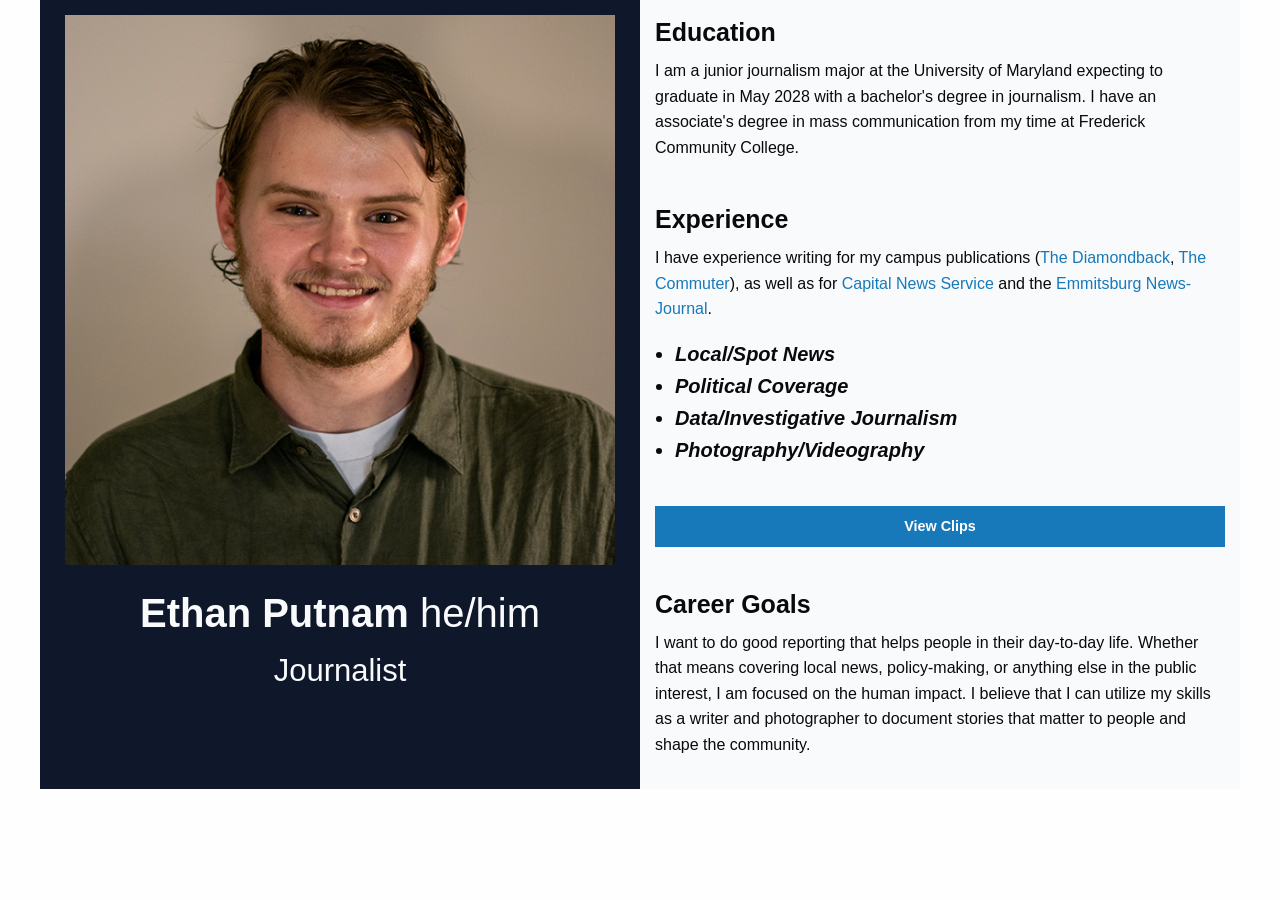
==== portfolio/index.html @ cb186b98 "Add files via upload" ====
<!doctype html>
<html class="no-js" lang="en" dir="ltr">
<head>

<!-- ORIGINAL META TAGS -->
<meta charset="utf-8">
<meta http-equiv="x-ua-compatible" content="ie=edge">
<meta name="viewport" content="width=device-width, initial-scale=1.0">

<!-- Primary Meta Tags -->
<title>Ethan Putnam -- Portfolio Website</title>
<meta name="title" content="Ethan Putnam -- Portfolio Website" />
<meta name="description" content="" />

<!-- Open Graph / Facebook -->
<meta property="og:type" content="website" />
<meta property="og:url" content="https://metatags.io/" />
<meta property="og:title" content="Ethan Putnam -- Portfolio Website" />
<meta property="og:description" content="" />
<meta property="og:image" content="https://metatags.io/images/meta-tags.png" />

<!-- X (Twitter) -->
<meta property="twitter:card" content="summary_large_image" />
<meta property="twitter:url" content="https://metatags.io/" />
<meta property="twitter:title" content="Ethan Putnam -- Portfolio Website" />
<meta property="twitter:description" content="" />
<meta property="twitter:image" content="https://metatags.io/images/meta-tags.png" />

<!-- Meta Tags Generated with https://metatags.io -->
<title>Ethan Putnam -- Professional Portfolio</title>
<link rel="stylesheet" href="css/foundation.css">
<link rel="stylesheet" href="css/app.css">

<!-- INSERT FONT -->
<link rel="preconnect" href="https://fonts.googleapis.com">
<link rel="preconnect" href="https://fonts.gstatic.com" crossorigin>
<link href="https://fonts.googleapis.com/css2?family=Noto+Sans+Linear+A&display=swap" rel="stylesheet">


</head>
<body>

<div class="grid-container">
<div class="grid-x grid-padding-x grid-padding-y">


<!-- NAME/HEADSHOT -->

<div class="large-6 medium-6 small-12 cell pageHeader">

<img src="images/headshot.jpg" width="550" alt="Headshot" title="Headshot">

<h2 style="margin-top: 20px;"><strong>Ethan Putnam</strong> he/him</h2>
<h3>Journalist</h3>
</div>

<!-- ABOUT -->

<div class="large-6 medium-6 small-12 cell oneBox">

<h4><strong>Education</strong></h4>
<p>I am a junior journalism major at the University of Maryland expecting to graduate in May 2028 with a bachelor's degree in journalism. I have an associate's degree in mass communication from my time at Frederick Community College.
<br><br> 
<h4><strong>Experience</strong></h4>
<p>I have experience writing for my campus publications (<a href="https://dbknews.com/" target="_blank">The Diamondback</a>, <a href="https://thecommuter.org/" target="_blank">The Commuter</a>), as well as for <a href="https://cnsmaryland.org/" target="_blank">Capital News Service</a> and the <a href="https://www.emmitsburg.com/" target="_blank">Emmitsburg News-Journal</a>.
<br>
<h5>
<ul>
  <li><strong><em>Local/Spot News</strong></em></li>
  <li><em><strong>Political Coverage</strong></em></li>
  <li><em><strong>Data/Investigative Journalism</em></strong></li>
  <li><em><strong>Photography/Videography</strong></em></li>
</ul>
</h5><br>

<!-- CLIPS PAGE LINK -->
<a class="button expanded" href="index2.html"><strong>View Clips</strong></a>

<br>
<h4><strong>Career Goals</strong></h4>
<p>I want to do good reporting that helps people in their day-to-day life. Whether that means covering local news, policy-making, or anything else in the public interest, I am focused on the human impact. I believe that I can utilize my skills as a writer and photographer to document stories that matter to people and shape the community.

<br> 
</p>
</div>





<script src="js/vendor/jquery.js"></script>
<script src="js/vendor/what-input.js"></script>
<script src="js/vendor/foundation.js"></script>
<script src="js/app.js"></script>
</body>
</html>
---- portfolio/css/app.css ----
.pageHeader {background-color: #0F172A; color: #F8FAFC;font-family: "Noto Sans Linear A", sans-serif;
  font-weight: 400;
  font-style: normal; text-align:center;}

.pageHeadertwo {background-color: #F8FAFC; font-family: "Noto Sans Linear A", sans-serif;
  font-weight: 400;
  font-style: normal; text-align:center;}

.oneBox {background-color: #F8FAFC; font-family: "IBM Plex Sans", sans-serif;
  font-optical-sizing: auto;
  font-weight: <weight>;
  font-style: normal;
  font-variation-settings:
    "wdth" 100;}

.twoBox {background-color: #0F172A; color: #F8FAFC; font-family: "IBM Plex Sans", sans-serif;
  font-optical-sizing: auto;
  font-weight: <weight>;
  font-style: normal;
  font-variation-settings:
    "wdth" 100;}

.threeBox {background-color: #F8FAFC; font-family: "IBM Plex Sans", sans-serif;
  font-optical-sizing: auto;
  font-weight: <weight>;
  font-style: normal;
  font-variation-settings:
    "wdth" 100;}
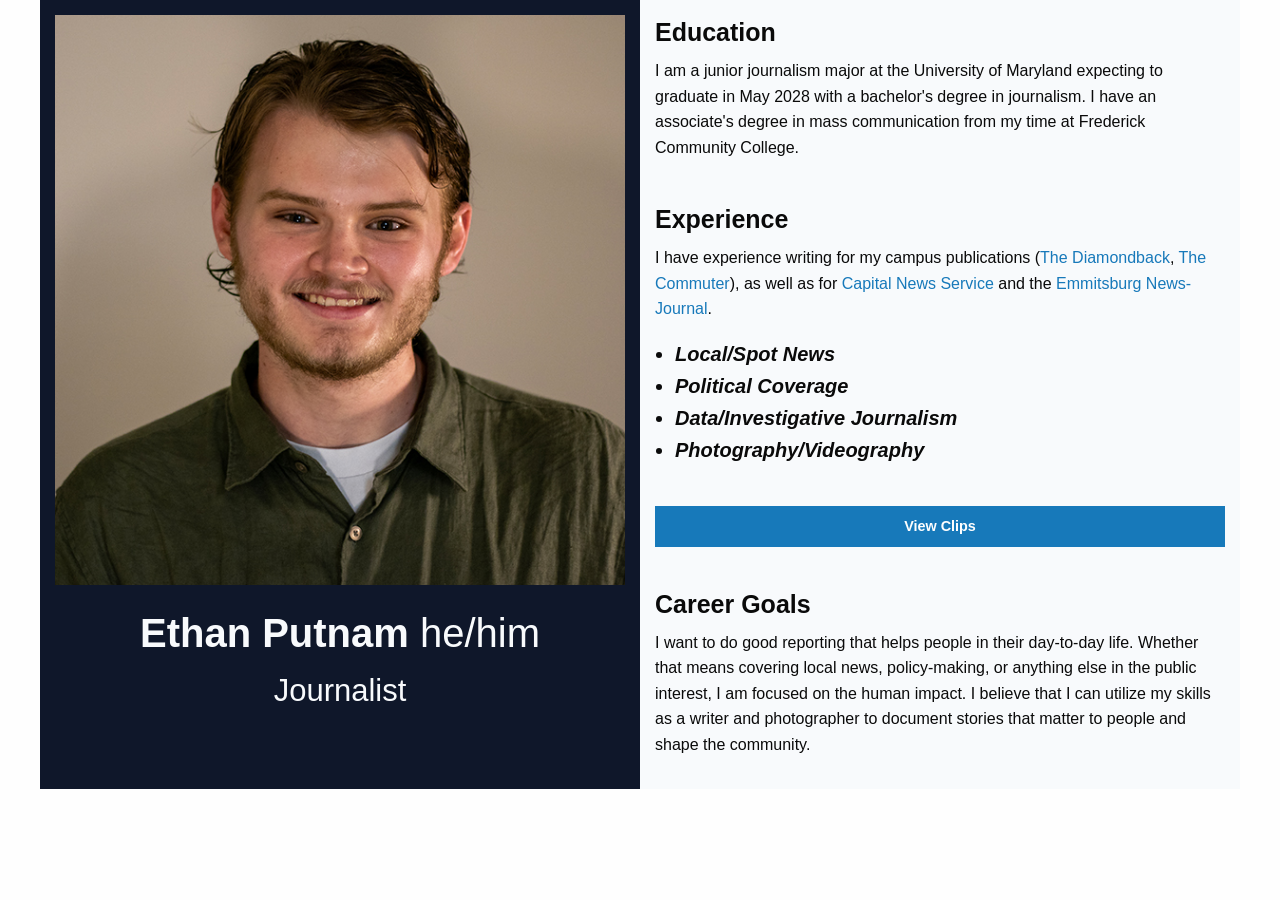
==== commit 6b5e76ff: "Add files via upload" ====
--- a/portfolio/index.html
+++ b/portfolio/index.html
@@ -28,6 +28,7 @@
 <meta property="twitter:image" content="https://metatags.io/images/meta-tags.png" />
 
 <!-- Meta Tags Generated with https://metatags.io -->
+
 <title>Ethan Putnam -- Professional Portfolio</title>
 <link rel="stylesheet" href="css/foundation.css">
 <link rel="stylesheet" href="css/app.css">
@@ -49,7 +50,7 @@
 
 <div class="large-6 medium-6 small-12 cell pageHeader">
 
-<img src="images/headshot.jpg" width="550" alt="Headshot" title="Headshot">
+<img src="images/headshot.jpg" width="100%" max-width="550px" margin="0 auto" alt="Headshot" title="Headshot">
 
 <h2 style="margin-top: 20px;"><strong>Ethan Putnam</strong> he/him</h2>
 <h3>Journalist</h3>
